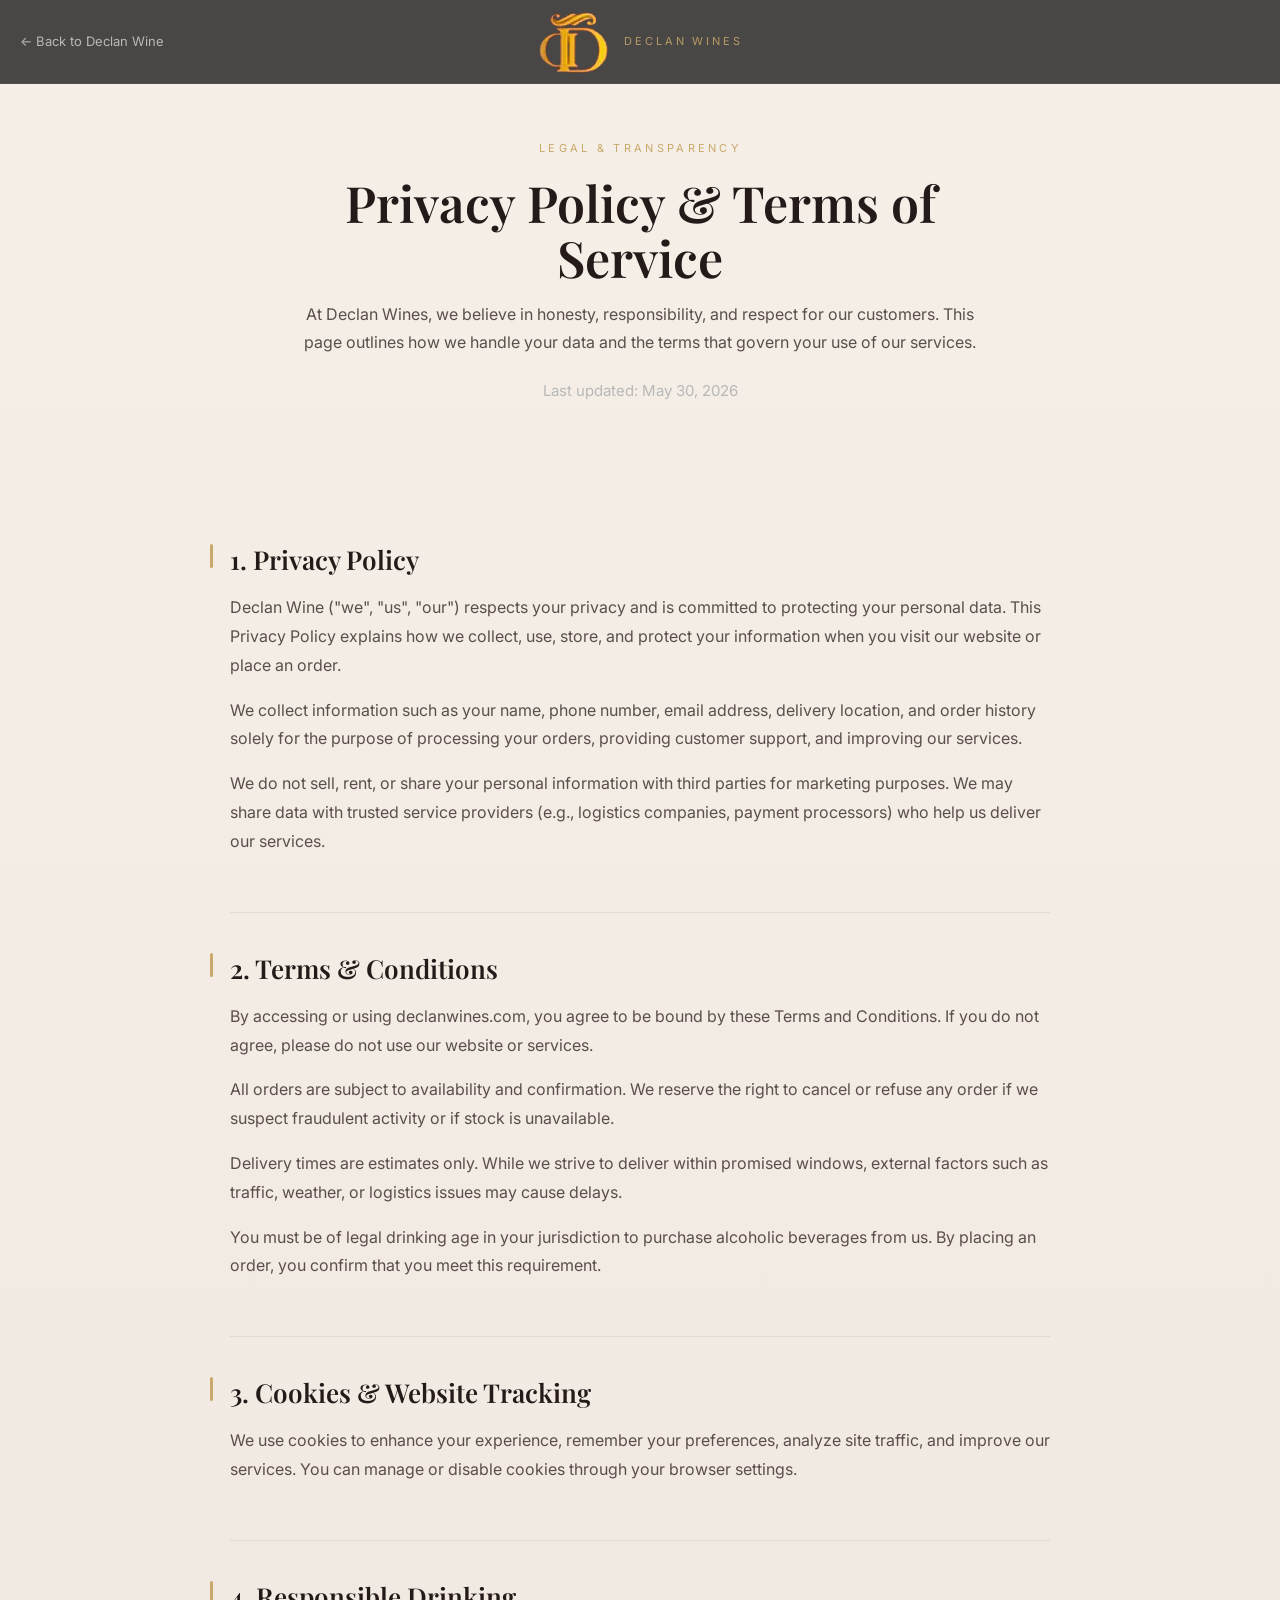
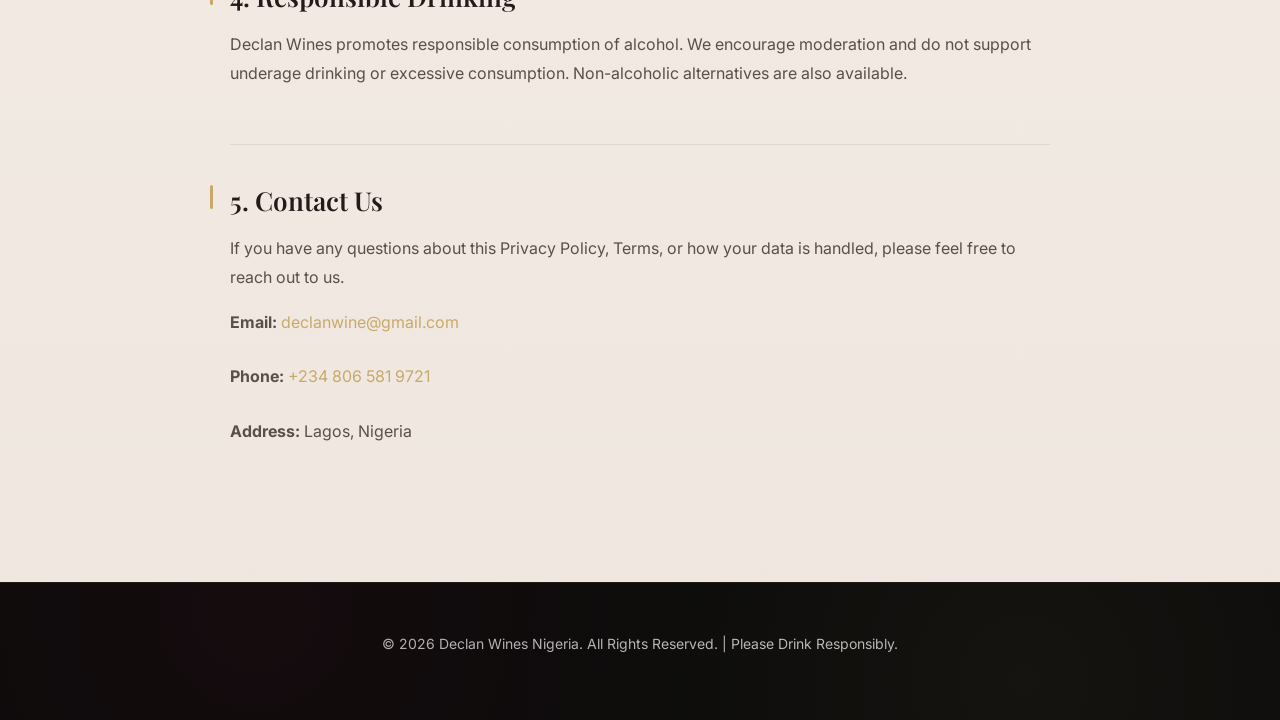
==== legal.html @ a1ee04c0 "Add files via upload" ====
<!DOCTYPE html>
<html lang="en-NG">
<head>
  <meta charset="UTF-8">
  <meta name="viewport" content="width=device-width, initial-scale=1.0">
  <meta name="theme-color" content="#0F0F0F">

  <title>Privacy Policy & Terms of Service | Declan Wines Nigeria</title>
  <meta name="description" content="Declan Wines Privacy Policy and Terms & Conditions. Learn how we collect, use, and protect your personal information while delivering premium wines across Nigeria. Last updated May 2026.">

  <meta name="robots" content="index, follow">
  <link rel="canonical" href="https://www.declanwines.com/legal.html">

  <!-- Open Graph -->
  <meta property="og:title" content="Privacy Policy & Terms of Service | Declan Wines Nigeria">
  <meta property="og:description" content="Our commitment to transparency, data protection, and responsible service.">
  <meta property="og:image" content="https://www.declanwines.com/image/hero.jpg">
  <meta property="og:url" content="https://www.declanwines.com/legal.html">

  <link rel="icon" href="image/logo.png">
  <link href="https://fonts.googleapis.com/css2?family=Inter:wght@300;400;500;600&family=Playfair+Display:wght@600;700&display=swap" rel="stylesheet">

  <link href="https://cdn.jsdelivr.net/npm/bootstrap@5.3.0/dist/css/bootstrap.min.css" rel="stylesheet">
  <link rel="stylesheet" href="https://cdnjs.cloudflare.com/ajax/libs/font-awesome/6.5.0/css/all.min.css">
  <link rel="stylesheet" href="style/legal.css">

  <script type="application/ld+json">
{
  "@context":"https://schema.org",
  "@type":"Organization",
  "name":"Declan Wines",
  "url":"https://www.declanwines.com",
  "logo":"https://www.declanwines.com/image/logo.png",
  "email":"declanwine@gmail.com",
  "telephone":"+2348065819721",
  "address":{
    "@type":"PostalAddress",
    "addressLocality":"Lagos",
    "addressCountry":"Nigeria"
  }
}
</script>
</head>

<body>

<main class="legal-page">

  <header class="header" id="header">
    <a href="index.html" class="back-link">← Back to Declan Wine</a>
    <div class="logo">
      <a href="index.html">
        <img src="image/logo.png" alt="Declan Wines">
      </a>
      <span class="tagline">Declan Wines</span>
    </div>
  </header>

  <section class="legal-hero">

    <p class="legal-eyebrow">Legal & Transparency</p>
    <h1>Privacy Policy & Terms of Service</h1>
    <p class="legal-intro">
      At Declan Wines, we believe in honesty, responsibility, and respect for our customers. 
      This page outlines how we handle your data and the terms that govern your use of our services.
    </p>
    <p class="last-updated">Last updated: May 30, 2026</p>
  </section>

  <section class="legal-content">

    <article class="legal-block">
      <h2>1. Privacy Policy</h2>
      <p>
        Declan Wine ("we", "us", "our") respects your privacy and is committed to protecting your personal data. 
        This Privacy Policy explains how we collect, use, store, and protect your information when you visit our website or place an order.
      </p>
      <p>
        We collect information such as your name, phone number, email address, delivery location, and order history 
        solely for the purpose of processing your orders, providing customer support, and improving our services.
      </p>
      <p>
        We do not sell, rent, or share your personal information with third parties for marketing purposes. 
        We may share data with trusted service providers (e.g., logistics companies, payment processors) who help us deliver our services.
      </p>
    </article>

    <article class="legal-block">
      <h2>2. Terms & Conditions</h2>
      <p>
        By accessing or using declanwines.com, you agree to be bound by these Terms and Conditions. 
        If you do not agree, please do not use our website or services.
      </p>
      <p>
        All orders are subject to availability and confirmation. We reserve the right to cancel or refuse any order 
        if we suspect fraudulent activity or if stock is unavailable.
      </p>
      <p>
        Delivery times are estimates only. While we strive to deliver within promised windows, external factors 
        such as traffic, weather, or logistics issues may cause delays.
      </p>
      <p>
        You must be of legal drinking age in your jurisdiction to purchase alcoholic beverages from us. 
        By placing an order, you confirm that you meet this requirement.
      </p>
    </article>

    <article class="legal-block">
      <h2>3. Cookies & Website Tracking</h2>
      <p>
        We use cookies to enhance your experience, remember your preferences, analyze site traffic, 
        and improve our services. You can manage or disable cookies through your browser settings.
      </p>
    </article>

    <article class="legal-block">
      <h2>4. Responsible Drinking</h2>
      <p>
        Declan Wines promotes responsible consumption of alcohol. We encourage moderation and do not support 
        underage drinking or excessive consumption. Non-alcoholic alternatives are also available.
      </p>
    </article>

    <article class="legal-block">
      <h2>5. Contact Us</h2>
      <p>
        If you have any questions about this Privacy Policy, Terms, or how your data is handled, 
        please feel free to reach out to us.
      </p>
      <div class="legal-contact">
        <p><strong>Email:</strong> <a href="mailto:declanwine@gmail.com">declanwine@gmail.com</a></p>
        <p><strong>Phone:</strong> <a href="tel:+2348065819721">+234 806 581 9721</a></p>
        <p><strong>Address:</strong> Lagos, Nigeria</p>
      </div>
    </article>

  </section>

  <footer class="legal-footer">
    <p>© 2026 Declan Wines Nigeria. All Rights Reserved. | Please Drink Responsibly.</p>
  </footer>

</main>

<script type="text/javascript" src="index.js"></script>
<script defer src="https://cdn.jsdelivr.net/npm/bootstrap@5.3.0/dist/js/bootstrap.bundle.min.js"></script>

</body>
</html>
---- style/legal.css ----
:root {
  /* BACKGROUNDS */
  --bg-main: #0F0F0F;
  --bg-footer: #0A0A0A;
  --bg-section: #efe7df;
  --bg-warm: #f6efe8;

  /* TEXT */
  --text-main: #EAEAEA;
  --text-secondary: #B8B8B8;
  --text-dark: #241a1a;
  --text-muted: #5a4f4a;
  --accent-burgundy: #5A0000;

  /* ACCENTS */
  --accent-wine: #7A1E2C;
  --accent-gold: #c8a96a;

  /* UI */
  --radius-md: 14px;
  --border: rgba(36,26,26,0.08);

  --shadow-soft: 0 10px 30px rgba(0,0,0,0.08);
}


/* =========================================================
   GLOBAL
========================================================= */

*{
  margin:0;
  padding:0;
  box-sizing:border-box;
}

html{
  scroll-behavior:smooth;
}

body{
  font-family:"Inter", sans-serif;
  background:var(--bg-section);
}


/* ==================== PAGE WRAPPER ======================= */

.legal-page{
  min-height:100vh;
  display:flex;
  flex-direction:column;

  background:
  linear-gradient(
    to bottom,
    #f6efe8,
    #efe7df
  );
}


/* =================== HEADER ========================= */

.header{
  position:fixed;
  top:0;
  left:0;
  width:100%;
  height:84px;
  display: flex;
  align-items: center;
  z-index:100;
  background:rgba(15,15,15,.75);
  backdrop-filter:blur(28px);
  -webkit-backdrop-filter:blur(28px);
  border-bottom:
  1px solid rgba(200,169,106,.08);
  transition:
  background .35s ease,
  height .35s ease,
  border-color .35s ease,
  box-shadow .35s ease;
  opacity:0;
  transform:translateY(-18px);
  animation:navReveal .9s ease forwards;
}

@keyframes navReveal{
  to{
    opacity:1;
    transform:translateY(0);
  }
}

.header.scrolled{
  height:72px;
  background:rgba(15,15,15,.92);
  border-bottom:
  1px solid rgba(200,169,106,.16);
  box-shadow:
  0 10px 40px rgba(0,0,0,.18);
}

.header .logo{
  position:absolute;
  left:50%;
  top:50%;
  transform:
  translate(-50%, -50%);
  display:flex;
  align-items:center;
  gap:14px;
}

.header .logo img{
  height:68px;
  width:auto;
  display:block;
  transition:.35s ease;
}

.header.scrolled .logo img{
  height:58px;
}

.header .tagline{
  margin:0;
  font-size:11px;
  line-height:1;
  letter-spacing:.26em;
  text-transform:uppercase;
  color:
  rgba(200,169,106,.85);
  white-space:nowrap
}

.back-link{
  font-size:13px;
  color:var(--text-secondary);
  text-decoration:none;
  transition:.3s ease;
  padding-left: 20px;
}

.back-link:hover{
  color:var(--accent-gold);
}


/* =========== HERO =============== */

.legal-hero{
  max-width:800px;
  margin:auto;
  text-align:center;
  padding:
  140px 20px 40px;
}

.legal-eyebrow{
  font-size:11px;
  letter-spacing:.3em;
  text-transform:uppercase;
  color:var(--accent-gold);
  margin-bottom:18px;
}

.legal-hero h1{
  font-family:
  "Playfair Display",
  serif;
  font-size:50px;
  font-weight:600;
  line-height:1.1;
  color:var(--text-dark);
  margin-bottom:15px;
}

.legal-intro{
  max-width:680px;
  margin:auto;
  color:var(--text-muted);
  font-size:16px;
  line-height:1.8;
}

.last-updated{
  color:var(--text-secondary);
  font-size:15px;
  line-height:1.8;
  margin: 20px 0;
}


/* ================== CONTENT ======================== */

.legal-content{
  max-width:860px;
  margin:auto;
  width:100%;
  padding: 40px 20px 80px;

}

.legal-block{
  position:relative;
  padding:40px 0;
  border-top:
  1px solid var(--border);
}

.legal-block:first-child{
  border-top:none;
}

.legal-block h2::before{
  content:"";
  position:absolute;
  left:-20px;
  width:3px;
  height:24px;
  background:
  var(--accent-gold);
  border-radius:999px;
}

.legal-block h2{
  font-family:
  "Playfair Display",
  serif;
  font-size:26px;
  display: flex;
  align-items: flex-start;
  font-weight:600;
  color:var(--text-dark);
  margin-bottom:18px;
}

.legal-block p{
  font-size:16px;
  line-height:1.8;
  color:var(--text-muted);
  margin-bottom:16px;
}

.legal-contact{
  display:flex;
  flex-direction:column;
  gap:10px;
}

.legal-contact a{
  color:var(--accent-gold);
  text-decoration:none;
  transition:.3s ease;
}

.legal-contact a:hover{
  color:#a8894f;
}

.legal-footer{
  margin-top:auto;
  background:var(--bg-footer);
  text-align:center;
  padding:50px 20px;
  color:var(--text-secondary);
  font-size:14px;
  border-top:
  1px solid rgba(200,169,106,.10);
  position:relative;
  overflow:hidden;
}

.legal-footer::before{
  content:"";
  position:absolute;
  inset:0;
  background:
  radial-gradient(
    circle at 20% 20%,
    rgba(120,30,45,.10),
    transparent 45%
  ),
  radial-gradient(
    circle at 80% 70%,
    rgba(200,169,106,.06),
    transparent 50%
  );
  pointer-events:none;
}


/* =========================================================
   992px and below
========================================================= */

@media (max-width: 992px){
  .legal-hero{
    max-width:700px;
    padding:130px 30px 20px;
  }

  .legal-hero h1{
    font-size:44px;
  }

  .legal-intro{
    font-size:15px;
    max-width:600px;
  }

  .legal-content{
    max-width:760px;
    padding:30px 30px 70px;
  }

  .legal-block h2{
    font-size:24px;
  }

  .legal-block p{
    font-size:15px;
  }

  .header .logo img{
    height:62px;
  }

  .header.scrolled .logo img{
    height:52px;
  }

  .header .tagline{
    font-size:10px;
    letter-spacing:.18em;
  }

}


/* =========================================================
   768px and below
========================================================= */

@media (max-width:768px){

  .header{
    height:78px;
  }

  .header.scrolled{
    height:68px;
  }

  .header .logo{
    right:20px;
    left:auto;
    transform:
    translateY(-50%);
    top:50%;
  }

  .header .logo img{
    height:56px;
  }

  .header.scrolled .logo img{
    height:48px;
  }

  .header .tagline{
    display:none;
  }

  .back-link{
    font-size:13px;
    padding-left:20px;
  }

  .back-link span{
    display: none;
  }

  .legal-hero{
    padding:120px 24px 20px;
  }

  .legal-eyebrow{
    font-size:10px;
  }

  .legal-hero h1{
    font-size:38px;
  }

  .legal-intro{
    font-size:15px;
    line-height:1.76;
    max-width: 85vw;
  }

  .last-updated{
    font-size:14.55px;
    margin: 20px 0;
  }

  .legal-content{
    padding:25px 24px 60px;
    max-width: 85vw;
  }

  .legal-block{
    padding:32px 0;
  }

  .legal-block::before{
    left:-10px;
    height:20px;
  }

  .legal-block h2{
    font-size:22px;
  }

  .legal-block p{
    font-size:15px;
    line-height:1.75;
  }

  .legal-footer{
    padding:40px 24px;
  }

}


/* =========================================================
   600px and below
========================================================= */

@media (max-width:600px){
  .header{
    height:74px;
  }

  .header.scrolled{
    height:64px;
  }

  .header .logo img{
    height:50px;
  }

  .header.scrolled .logo img{
    height:44px;
  }

  .legal-hero{
    padding:110px 20px 25px;
  }

  .legal-hero h1{
    font-size:34px;
    line-height:1.15;
  }

  .legal-intro{
    font-size:14.5px;
  }

  .legal-content{
    padding:20px 20px 50px;
  }

  .legal-block h2{
    font-size:20px;
  }

  .legal-block p{
    font-size:14.5px;
  }

  .legal-footer{
    font-size:13px;
  }

}


/* =========================================================
   480px and below
========================================================= */

@media (max-width:480px){

  .back-link{
    font-size:12px;
    padding-left:16px;
  }

  .header .logo{
    right:16px;
  }

  .header .logo img{
    height:46px;
  }

  .header.scrolled .logo img{
    height:40px;
  }

  .legal-hero h1{
    font-size:30px;
  }

  .legal-intro{
    font-size:14px;
  }

  .legal-block h2{
    font-size:19px;
  }

  .legal-block p{
    font-size:14px;
    line-height:1.75;
  }

  .legal-footer{
    padding:36px 18px;
  }

}


/* =========================================================
   400px and below
========================================================= */

@media (max-width:400px){

  .header .logo img{
    height:42px;
  }

  .header.scrolled .logo img{
    height:36px;
  }

  .legal-hero{
    padding:105px 16px 20px;
  }

  .legal-eyebrow{
    font-size:9px;
  }

  .legal-block h2{
    font-size:18px;
  }

  .legal-block p{
    font-size:13.5px;
  }

}
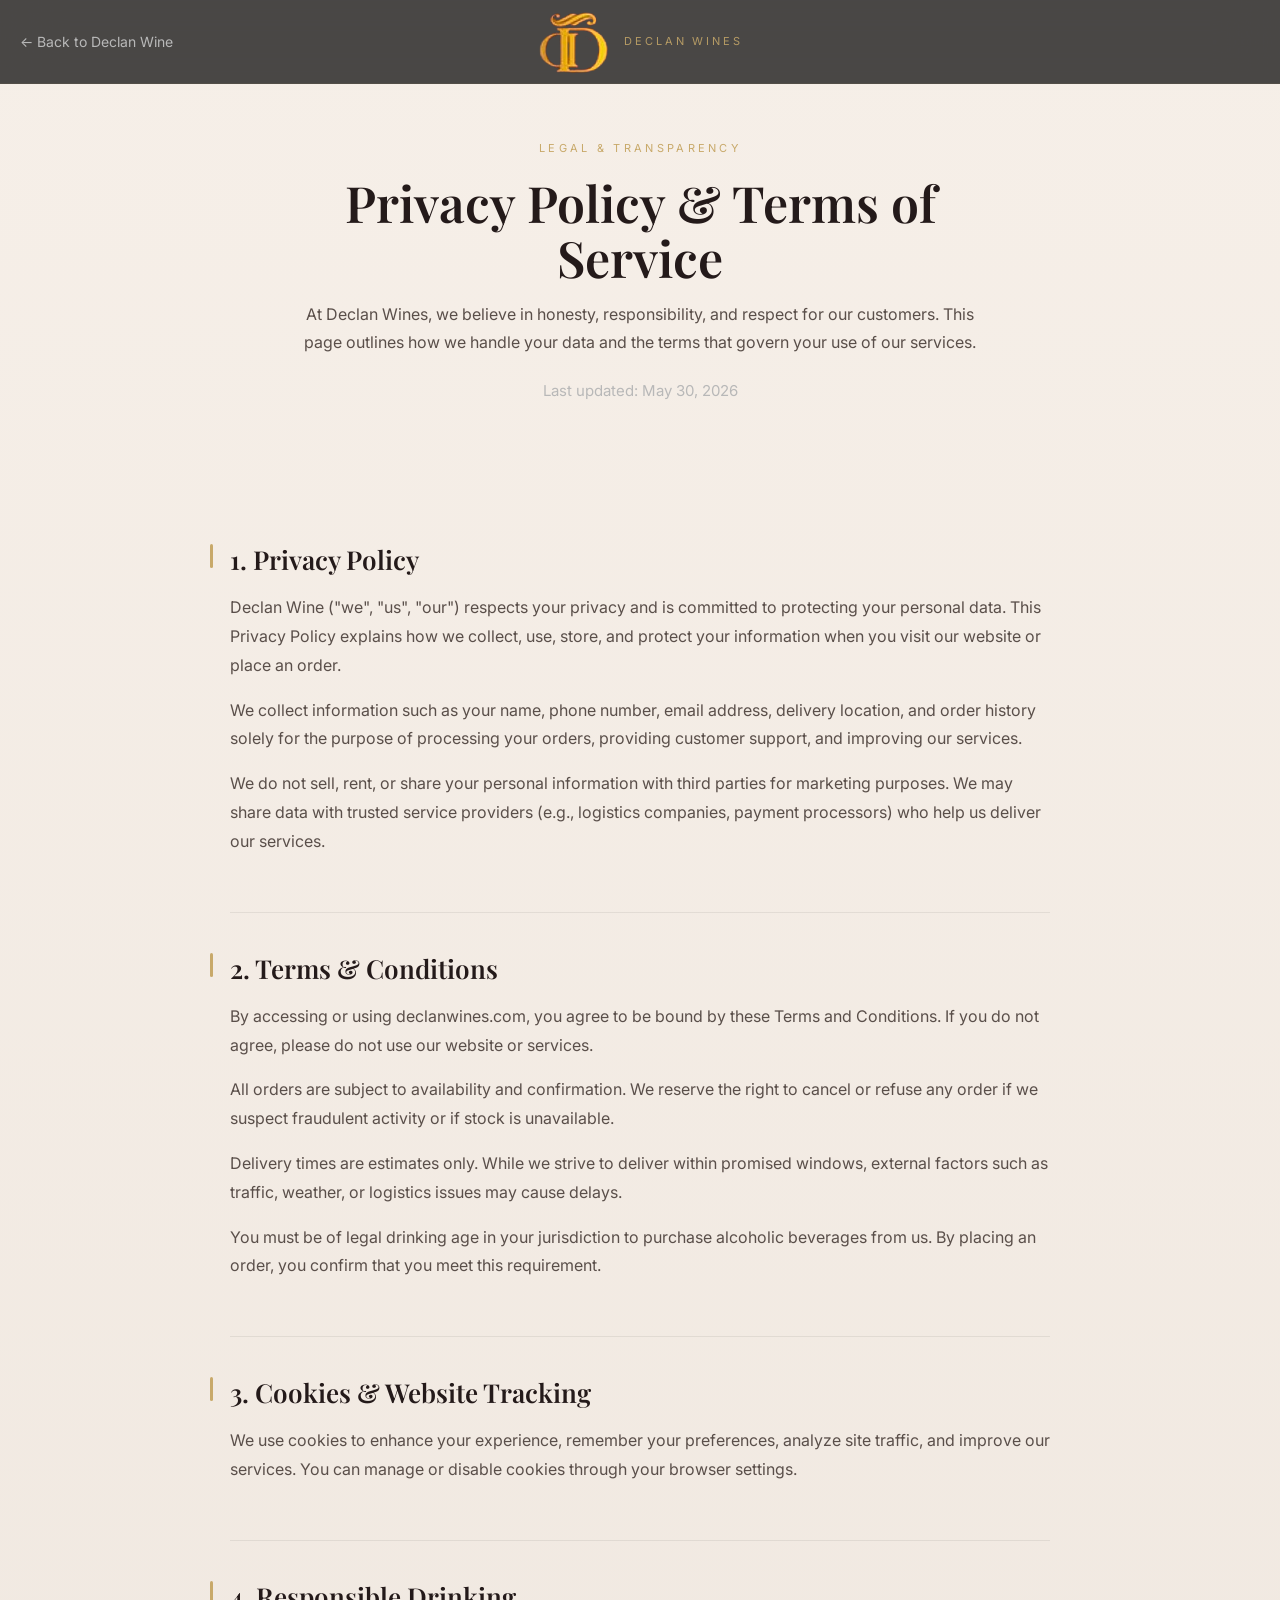
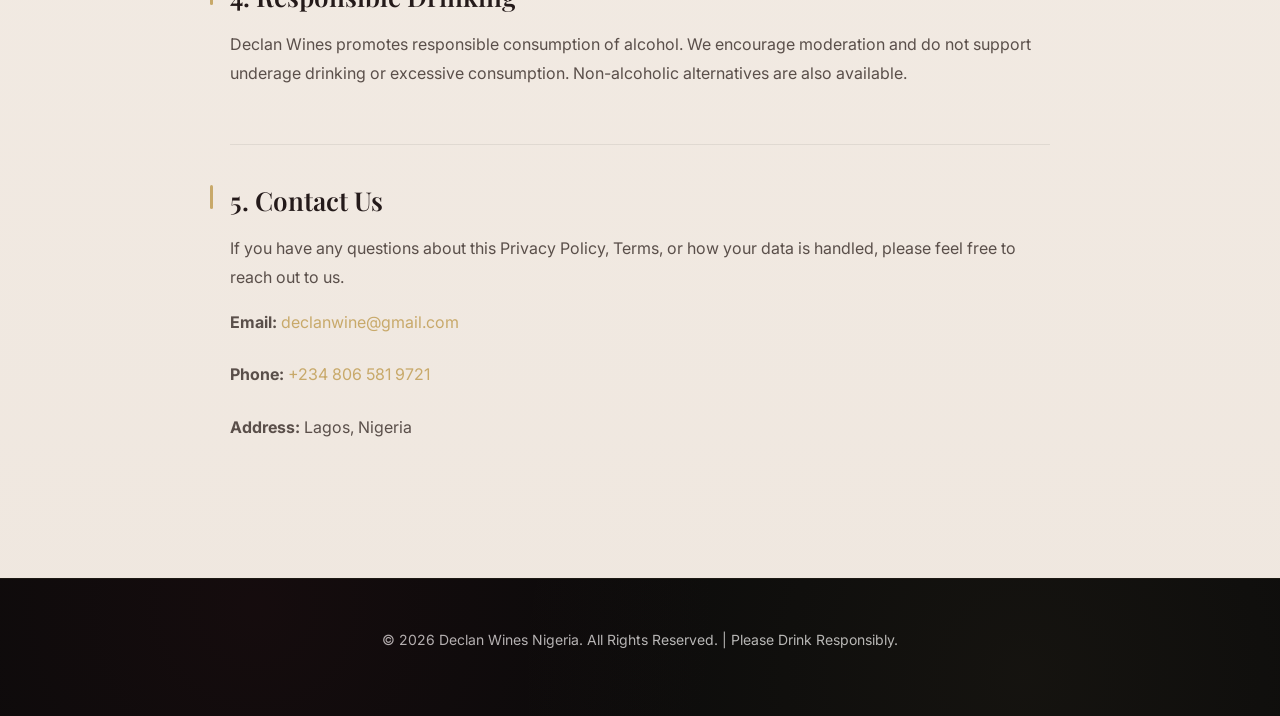
==== commit 57e5e323: "Update legal.html" ====
--- a/legal.html
+++ b/legal.html
@@ -47,7 +47,7 @@
 <main class="legal-page">
 
   <header class="header" id="header">
-    <a href="index.html" class="back-link">← Back to Declan Wine</a>
+    <a href="index.html" class="back-link">← Back <span>to Declan Wine</span></a>
     <div class="logo">
       <a href="index.html">
         <img src="image/logo.png" alt="Declan Wines">
@@ -57,7 +57,6 @@
   </header>
 
   <section class="legal-hero">
-
     <p class="legal-eyebrow">Legal & Transparency</p>
     <h1>Privacy Policy & Terms of Service</h1>
     <p class="legal-intro">
@@ -142,8 +141,16 @@
 
 </main>
 
-<script type="text/javascript" src="index.js"></script>
 <script defer src="https://cdn.jsdelivr.net/npm/bootstrap@5.3.0/dist/js/bootstrap.bundle.min.js"></script>
+<script>
+  window.addEventListener("scroll", () => {
+  const header = document.getElementById("header");
+
+  if (header) {
+    header.classList.toggle("scrolled", window.scrollY > 50);
+  }
+});
+</script>
 
 </body>
-</html>+</html>
--- a/style/legal.css
+++ b/style/legal.css
@@ -136,7 +136,7 @@
 }
 
 .back-link{
-  font-size:13px;
+  font-size:14px;
   color:var(--text-secondary);
   text-decoration:none;
   transition:.3s ease;
@@ -247,7 +247,7 @@
 .legal-contact{
   display:flex;
   flex-direction:column;
-  gap:10px;
+  gap:8px;
 }
 
 .legal-contact a{
@@ -375,7 +375,7 @@
   }
 
   .back-link{
-    font-size:13px;
+    font-size:14px;
     padding-left:20px;
   }
 
@@ -496,7 +496,6 @@
 @media (max-width:480px){
 
   .back-link{
-    font-size:12px;
     padding-left:16px;
   }
 
@@ -566,4 +565,4 @@
     font-size:13.5px;
   }
 
-}+}
